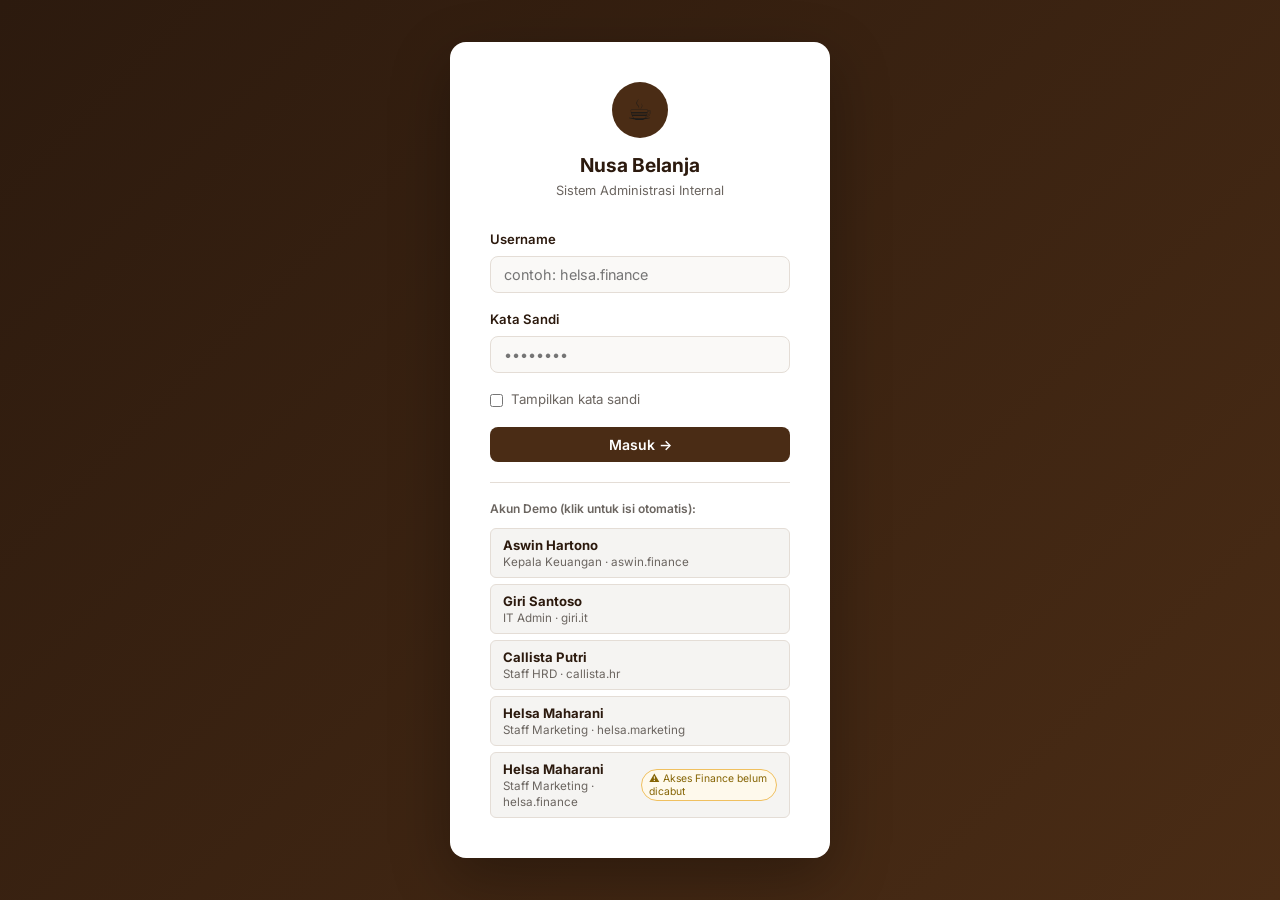
==== admin/login.html @ ce252020 "giri" ====
<!DOCTYPE html>
<html lang="id">
<head>
  <meta charset="UTF-8" />
  <meta name="viewport" content="width=device-width, initial-scale=1.0" />
  <title>Login Admin — Nusa Belanja</title>
  <link rel="preconnect" href="https://fonts.googleapis.com" />
  <link href="https://fonts.googleapis.com/css2?family=Inter:wght@400;500;600;700;800&display=swap" rel="stylesheet" />
  <link rel="stylesheet" href="../css/admin.css" />
</head>
<body>
<div class="login-page">
  <div class="login-card">
    <div class="login-logo">
      <div class="logo-icon">☕</div>
      <h1>Nusa Belanja</h1>
      <p>Sistem Administrasi Internal</p>
    </div>
    <div class="login-error" id="login-error">Username atau kata sandi salah.</div>
    <div class="form-group">
      <label>Username</label>
      <input type="text" id="username" placeholder="contoh: helsa.finance" autocomplete="username" />
    </div>
    <div class="form-group">
      <label>Kata Sandi</label>
      <input type="password" id="password" placeholder="••••••••" autocomplete="current-password" />
    </div>
    <div style="margin-bottom:16px">
      <label style="display:flex;align-items:center;gap:8px;font-size:.83rem;color:var(--text-muted);cursor:pointer">
        <input type="checkbox" id="show-pass"> Tampilkan kata sandi
      </label>
    </div>
    <button class="btn btn-primary" style="width:100%" onclick="doLogin()">Masuk →</button>
    <div style="margin-top:20px;padding-top:16px;border-top:1px solid var(--border)">
      <p style="font-size:.75rem;color:var(--text-muted);margin-bottom:10px;font-weight:600">Akun Demo (klik untuk isi otomatis):</p>
      <div id="demo-accounts" style="display:flex;flex-direction:column;gap:6px"></div>
    </div>
  </div>
</div>

<script>
  const ACCOUNTS = [
    { username: 'aswin.finance',  password: 'admin123', name: 'Aswin Hartono',   role: 'Kepala Keuangan',  dept: 'Finance',   access: ['finance-admin','price-settings','user-management','access-log'] },
    { username: 'giri.it',        password: 'admin123', name: 'Giri Santoso',    role: 'IT Admin',         dept: 'IT',        access: ['user-management','access-log','price-settings'] },
    { username: 'callista.hr',    password: 'admin123', name: 'Callista Putri',  role: 'Staff HRD',        dept: 'HRD',       access: ['user-management','access-log'] },
    { username: 'helsa.marketing',password: 'admin123', name: 'Helsa Maharani',  role: 'Staff Marketing',  dept: 'Marketing', access: ['marketing-dashboard'] },
    // Helsa dengan akses Finance Admin lama (SKENARIO FILM)
    { username: 'helsa.finance',  password: 'admin123', name: 'Helsa Maharani',  role: 'Staff Marketing',  dept: 'Marketing', access: ['marketing-dashboard','finance-admin','price-settings'], note: '⚠ Akses Finance belum dicabut' },
  ];

  // Data awal akun hanya ditulis sekali; perubahan hak akses dari panel admin tidak boleh tertimpa.
  if (!localStorage.getItem('nb_accounts')) localStorage.setItem('nb_accounts', JSON.stringify(ACCOUNTS));

  const demoEl = document.getElementById('demo-accounts');
  ACCOUNTS.forEach(acc => {
    const btn = document.createElement('button');
    btn.style.cssText = 'background:#f5f4f2;border:1px solid #e4ddd6;border-radius:6px;padding:8px 12px;cursor:pointer;text-align:left;font-family:inherit;transition:background .15s;display:flex;align-items:center;justify-content:space-between;gap:8px';
    btn.innerHTML = `<div>
      <span style="font-size:.82rem;font-weight:700;color:#2c1a0e;display:block">${acc.name}</span>
      <span style="font-size:.73rem;color:#6b6560">${acc.role} · ${acc.username}</span>
    </div>
    ${acc.note ? `<span style="font-size:.65rem;background:#fef9ec;border:1px solid #f0c060;color:#856404;padding:2px 7px;border-radius:100px">${acc.note}</span>` : ''}`;
    btn.addEventListener('mouseenter', () => btn.style.background = '#e9e6e2');
    btn.addEventListener('mouseleave', () => btn.style.background = '#f5f4f2');
    btn.onclick = () => {
      document.getElementById('username').value = acc.username;
      document.getElementById('password').value = acc.password;
    };
    demoEl.appendChild(btn);
  });

  document.getElementById('show-pass').addEventListener('change', function () {
    document.getElementById('password').type = this.checked ? 'text' : 'password';
  });

  document.getElementById('password').addEventListener('keydown', e => {
    if (e.key === 'Enter') doLogin();
  });

  function doLogin() {
    const u = document.getElementById('username').value.trim();
    const p = document.getElementById('password').value;
    const accounts = JSON.parse(localStorage.getItem('nb_accounts') || '[]');
    const acc = accounts.find(a => a.username === u && a.password === p);
    if (acc) {
      localStorage.setItem('nb_current_user', JSON.stringify(acc));
      // Log login event
      const logs = JSON.parse(localStorage.getItem('nb_access_logs') || '[]');
      logs.unshift({ time: new Date().toLocaleTimeString('id-ID'), date: new Date().toLocaleDateString('id-ID'), user: acc.username, name: acc.name, dept: acc.dept, action: 'Login berhasil', target: 'Sistem Admin', type: 'auth', level: 'info' });
      localStorage.setItem('nb_access_logs', JSON.stringify(logs.slice(0, 100)));
      window.location.href = 'dashboard.html';
    } else {
      document.getElementById('login-error').style.display = 'block';
    }
  }
</script>
</body>
</html>
---- css/admin.css ----
/* ─── Admin global ───────────────────────────────────────────── */
*, *::before, *::after { box-sizing: border-box; margin: 0; padding: 0; }
html { font-size: 16px; }
body {
  font-family: 'Inter', 'Segoe UI', system-ui, sans-serif;
  background: #f5f4f2;
  color: #1a1a1a;
  line-height: 1.6;
}
a { color: inherit; text-decoration: none; }

/* ─── Tokens ─────────────────────────────────────────────────── */
:root {
  --brown-900: #2c1a0e;
  --brown-700: #4a2c15;
  --brown-500: #7c4a1e;
  --brown-300: #c4874f;
  --brown-100: #f0dcc8;
  --sidebar-bg: #1e1410;
  --sidebar-hover: rgba(255,255,255,.07);
  --sidebar-active: rgba(196,135,79,.15);
  --sidebar-active-bar: #c4874f;
  --topbar-bg: #ffffff;
  --card-bg: #ffffff;
  --border: #e4ddd6;
  --cream: #faf9f7;
  --text-muted: #6b6560;
  --red:   #e74c3c;
  --green: #27ae60;
  --blue:  #2980b9;
  --amber: #e67e22;
  --shadow-sm: 0 1px 3px rgba(0,0,0,.08);
  --shadow-md: 0 4px 16px rgba(0,0,0,.1);
  --r: 8px;
}

/* ─── Layout shell ───────────────────────────────────────────── */
.admin-shell { display: flex; height: 100vh; }

/* ─── Sidebar ────────────────────────────────────────────────── */
.sidebar {
  width: 240px; flex-shrink: 0;
  background: var(--sidebar-bg);
  display: flex; flex-direction: column;
  overflow-y: auto;
}
.sidebar-logo {
  padding: 20px 20px 16px;
  border-bottom: 1px solid rgba(255,255,255,.07);
  display: flex; align-items: center; gap: 10px;
}
.sidebar-logo .logo-icon {
  width: 32px; height: 32px; background: var(--brown-300); border-radius: 50%;
  display: flex; align-items: center; justify-content: center; font-size: .95rem; flex-shrink: 0;
}
.sidebar-logo .brand { color: #fff; font-weight: 800; font-size: .92rem; }
.sidebar-logo .sub   { color: rgba(255,255,255,.4); font-size: .65rem; display: block; margin-top: 1px; }

.sidebar-section { padding: 16px 12px 4px; }
.sidebar-section-label { font-size: .65rem; font-weight: 700; text-transform: uppercase; letter-spacing: .1em; color: rgba(255,255,255,.3); padding: 0 8px; margin-bottom: 4px; }

.nav-item {
  display: flex; align-items: center; gap: 10px;
  padding: 9px 10px; border-radius: 6px; margin-bottom: 1px;
  font-size: .855rem; font-weight: 500; color: rgba(255,255,255,.55);
  cursor: pointer; transition: all .15s;
  position: relative;
}
.nav-item:hover { background: var(--sidebar-hover); color: rgba(255,255,255,.85); }
.nav-item.active {
  background: var(--sidebar-active); color: #fff; font-weight: 600;
}
.nav-item.active::before {
  content: ''; position: absolute; left: 0; top: 4px; bottom: 4px;
  width: 3px; border-radius: 0 2px 2px 0; background: var(--sidebar-active-bar);
}
.nav-item .nav-icon { width: 18px; text-align: center; font-size: 1rem; }
.nav-badge { margin-left: auto; background: var(--red); color: #fff; font-size: .65rem; font-weight: 700; padding: 2px 7px; border-radius: 100px; }

.sidebar-footer { margin-top: auto; padding: 12px; border-top: 1px solid rgba(255,255,255,.07); }
.user-card { display: flex; align-items: center; gap: 10px; padding: 8px 8px; border-radius: 6px; }
.user-avatar { width: 32px; height: 32px; border-radius: 50%; background: var(--brown-500); color: #fff; font-size: .78rem; font-weight: 700; display: flex; align-items: center; justify-content: center; flex-shrink: 0; }
.user-name  { font-size: .82rem; font-weight: 600; color: rgba(255,255,255,.85); }
.user-role  { font-size: .7rem; color: rgba(255,255,255,.4); }
.logout-btn { margin-top: 4px; display: flex; align-items: center; gap: 8px; padding: 7px 8px; border-radius: 5px; font-size: .8rem; color: rgba(255,255,255,.4); cursor: pointer; transition: all .15s; }
.logout-btn:hover { background: rgba(231,76,60,.15); color: #e74c3c; }

/* ─── Main area ──────────────────────────────────────────────── */
.main-area { flex: 1; display: flex; flex-direction: column; overflow: hidden; }

.topbar {
  height: 60px; flex-shrink: 0;
  background: var(--topbar-bg); border-bottom: 1px solid var(--border);
  display: flex; align-items: center; justify-content: space-between;
  padding: 0 24px;
}
.topbar-left h2 { font-size: 1rem; font-weight: 700; color: var(--brown-900); }
.topbar-left p  { font-size: .75rem; color: var(--text-muted); }
.topbar-right { display: flex; align-items: center; gap: 12px; }
.topbar-alert {
  display: flex; align-items: center; gap: 6px;
  background: #fef9ec; border: 1px solid #f0c060;
  color: #856404; font-size: .78rem; font-weight: 500;
  padding: 5px 12px; border-radius: 100px;
  cursor: pointer; transition: all .15s;
}
.topbar-alert:hover { background: #f0c060; }
.alert-dot { width: 6px; height: 6px; background: #e67e22; border-radius: 50%; }
.topbar-time { font-size: .78rem; color: var(--text-muted); }

.page-content { flex: 1; overflow-y: auto; padding: 24px; }

/* ─── Cards & Stats ──────────────────────────────────────────── */
.stat-grid { display: grid; grid-template-columns: repeat(auto-fit, minmax(180px, 1fr)); gap: 16px; margin-bottom: 24px; }
.stat-card {
  background: var(--card-bg); border: 1px solid var(--border);
  border-radius: 10px; padding: 20px;
}
.stat-label { font-size: .75rem; font-weight: 600; color: var(--text-muted); text-transform: uppercase; letter-spacing: .06em; margin-bottom: 8px; }
.stat-value { font-size: 1.8rem; font-weight: 800; color: var(--brown-900); line-height: 1; margin-bottom: 6px; }
.stat-value.danger { color: var(--red); }
.stat-value.success { color: var(--green); }
.stat-note  { font-size: .75rem; color: var(--text-muted); }
.stat-note.up   { color: var(--green); }
.stat-note.down { color: var(--red); }

.card {
  background: var(--card-bg); border: 1px solid var(--border);
  border-radius: 10px; overflow: hidden;
}
.card-header {
  padding: 16px 20px; border-bottom: 1px solid var(--border);
  display: flex; align-items: center; justify-content: space-between;
}
.card-header h3 { font-size: .95rem; font-weight: 700; }
.card-body { padding: 20px; }

/* ─── Table ──────────────────────────────────────────────────── */
.table-wrap { overflow-x: auto; }
table { width: 100%; border-collapse: collapse; font-size: .855rem; }
thead tr { border-bottom: 2px solid var(--border); }
thead th { padding: 10px 14px; text-align: left; font-size: .75rem; font-weight: 700; text-transform: uppercase; letter-spacing: .06em; color: var(--text-muted); }
tbody tr { border-bottom: 1px solid var(--border); transition: background .12s; }
tbody tr:hover { background: var(--cream); }
tbody tr:last-child { border-bottom: none; }
td { padding: 12px 14px; color: var(--brown-900); }
td .muted { color: var(--text-muted); font-size: .78rem; }

/* ─── Badges / pills ─────────────────────────────────────────── */
.pill { display: inline-flex; align-items: center; gap: 4px; padding: 3px 10px; border-radius: 100px; font-size: .72rem; font-weight: 700; }
.pill-green  { background: #d4edda; color: #155724; }
.pill-red    { background: #f8d7da; color: #721c24; }
.pill-amber  { background: #fff3cd; color: #856404; }
.pill-blue   { background: #d1ecf1; color: #0c5460; }
.pill-gray   { background: #e9ecef; color: #495057; }

/* ─── Alert box (in-page) ────────────────────────────────────── */
.alert-box {
  border-radius: var(--r); padding: 14px 18px; margin-bottom: 20px;
  display: flex; align-items: flex-start; gap: 12px;
  font-size: .875rem;
}
.alert-box.danger  { background: #fdf2f2; border: 1px solid #f5c2c7; color: #842029; }
.alert-box.warning { background: #fffbee; border: 1px solid #fde68a; color: #92400e; }
.alert-box.info    { background: #eff6ff; border: 1px solid #bfdbfe; color: #1e40af; }
.alert-box.success { background: #f0fdf4; border: 1px solid #bbf7d0; color: #166534; }
.alert-icon { font-size: 1.1rem; margin-top: 1px; }
.alert-box strong  { display: block; font-weight: 700; margin-bottom: 2px; }

/* ─── Form controls (admin) ──────────────────────────────────── */
.form-group { margin-bottom: 16px; }
.form-group label { display: block; font-size: .82rem; font-weight: 600; color: var(--brown-900); margin-bottom: 6px; }
.form-group input, .form-group select, .form-group textarea {
  width: 100%; padding: 9px 13px; border: 1px solid var(--border);
  border-radius: var(--r); font-size: .9rem; background: var(--cream);
  transition: border-color .15s; font-family: inherit;
}
.form-group input:focus, .form-group select:focus, .form-group textarea:focus {
  outline: none; border-color: var(--brown-500); background: #fff;
}
.form-group input[readonly] { background: #f0ede9; color: var(--text-muted); cursor: not-allowed; }
.form-grid { display: grid; grid-template-columns: 1fr 1fr; gap: 16px; }

/* ─── Buttons ─────────────────────────────────────────────────── */
.btn {
  display: inline-flex; align-items: center; justify-content: center;
  gap: 7px; padding: 9px 18px; border-radius: var(--r);
  font-size: .875rem; font-weight: 600; cursor: pointer;
  border: none; transition: all .15s; font-family: inherit;
}
.btn-primary { background: var(--brown-700); color: #fff; }
.btn-primary:hover { background: var(--brown-900); }
.btn-danger  { background: var(--red); color: #fff; }
.btn-danger:hover { background: #c0392b; }
.btn-success { background: var(--green); color: #fff; }
.btn-success:hover { background: #219a52; }
.btn-ghost   { background: transparent; color: var(--text-muted); border: 1px solid var(--border); }
.btn-ghost:hover { background: var(--cream); color: var(--brown-700); }
.btn-sm      { padding: 6px 13px; font-size: .78rem; }
.btn-xs      { padding: 4px 10px; font-size: .72rem; }

/* ─── Access log timeline ────────────────────────────────────── */
.timeline { position: relative; padding-left: 28px; }
.timeline::before { content: ''; position: absolute; left: 8px; top: 4px; bottom: 4px; width: 2px; background: var(--border); }
.tl-item { position: relative; margin-bottom: 20px; }
.tl-dot  { position: absolute; left: -24px; top: 3px; width: 12px; height: 12px; border-radius: 50%; border: 2px solid #fff; box-shadow: 0 0 0 2px var(--border); }
.tl-dot.red   { background: var(--red); box-shadow: 0 0 0 2px #f8d7da; }
.tl-dot.amber { background: var(--amber); box-shadow: 0 0 0 2px #fff3cd; }
.tl-dot.green { background: var(--green); box-shadow: 0 0 0 2px #d4edda; }
.tl-dot.blue  { background: var(--blue); box-shadow: 0 0 0 2px #d1ecf1; }
.tl-dot.gray  { background: #adb5bd; }
.tl-time  { font-size: .72rem; color: var(--text-muted); margin-bottom: 2px; }
.tl-title { font-size: .88rem; font-weight: 700; color: var(--brown-900); margin-bottom: 2px; }
.tl-desc  { font-size: .8rem; color: var(--text-muted); }

/* ─── Login page ─────────────────────────────────────────────── */
.login-page { min-height: 100vh; background: linear-gradient(135deg, var(--brown-900), var(--brown-700)); display: flex; align-items: center; justify-content: center; padding: 24px; }
.login-card { background: #fff; border-radius: 16px; padding: 40px; width: 100%; max-width: 380px; box-shadow: 0 20px 60px rgba(0,0,0,.3); }
.login-logo { text-align: center; margin-bottom: 28px; }
.login-logo .logo-icon { width: 56px; height: 56px; background: var(--brown-700); border-radius: 50%; display: flex; align-items: center; justify-content: center; font-size: 1.8rem; margin: 0 auto 12px; }
.login-logo h1 { font-size: 1.2rem; color: var(--brown-900); }
.login-logo p  { font-size: .8rem; color: var(--text-muted); }
.login-error { background: #fdf2f2; border: 1px solid #f5c2c7; color: #842029; padding: 10px 14px; border-radius: var(--r); font-size: .82rem; margin-bottom: 16px; display: none; }

/* ─── Price change highlight ─────────────────────────────────── */
.price-changed { animation: highlightPulse 2s ease; }
@keyframes highlightPulse {
  0%  { background: transparent; }
  20% { background: #fff3cd; }
  80% { background: #fff3cd; }
  100%{ background: transparent; }
}

/* ─── Incident banner ────────────────────────────────────────── */
.incident-bar {
  background: #fdf2f2; border-bottom: 2px solid var(--red);
  padding: 10px 24px; display: flex; align-items: center; gap: 10px;
  font-size: .82rem; font-weight: 600; color: #842029; flex-shrink: 0;
}
.incident-bar .dot { width: 8px; height: 8px; border-radius: 50%; background: var(--red); animation: blink 1s infinite; }
@keyframes blink { 0%,100%{ opacity:1; } 50%{ opacity:.3; } }

/* ─── Scrollbar ──────────────────────────────────────────────── */
::-webkit-scrollbar { width: 6px; height: 6px; }
::-webkit-scrollbar-track { background: transparent; }
::-webkit-scrollbar-thumb { background: var(--brown-100); border-radius: 3px; }
::-webkit-scrollbar-thumb:hover { background: var(--brown-300); }

/* ─── Modul halaman admin ────────────────────────────────────── */
.page-stack { display: flex; flex-direction: column; gap: 20px; }
.page-content > .incident-bar { margin: -24px -24px 24px; }
.card-footer { padding: 14px 20px; border-top: 1px solid var(--border); display: flex; align-items: center; justify-content: space-between; gap: 12px; flex-wrap: wrap; }
.card-section { padding: 20px; }
.row-actions { display: flex; gap: 8px; flex-wrap: wrap; align-items: center; }
.pill-list { display: flex; gap: 4px; flex-wrap: wrap; }
.muted { font-size: .8rem; color: var(--text-muted); }
.muted-block { font-size: .85rem; color: var(--text-muted); margin-bottom: 14px; }
.empty { font-size: .875rem; color: var(--text-muted); padding: 8px 0; }
.stat-grid.compact { margin-bottom: 0; }
.price-input, .filter-select {
  padding: 6px 10px; border: 1px solid var(--border); border-radius: var(--r);
  font-size: .85rem; background: var(--cream); font-family: inherit; color: var(--brown-900);
}
.price-input { width: 130px; }
.filter-select { padding: 7px 12px; background: #fff; }
.price-input:focus, .filter-select:focus { outline: none; border-color: var(--brown-500); background: #fff; }
.btn:disabled { opacity: .5; cursor: not-allowed; }
.card-section .form-group:last-child, .card-section .muted-block:last-child { margin-bottom: 0; }

/* ─── Toast ──────────────────────────────────────────────────── */
#toast-container { position: fixed; bottom: 24px; right: 24px; z-index: 999; display: flex; flex-direction: column; gap: 8px; }
.toast {
  background: var(--brown-900); color: #fff; padding: 12px 18px; border-radius: 8px;
  font-size: .85rem; box-shadow: var(--shadow-md); max-width: 320px;
  animation: toastIn .2s ease;
}
.toast.success { background: var(--green); }
.toast.error   { background: var(--red); }
@keyframes toastIn { from { opacity: 0; transform: translateY(6px); } to { opacity: 1; transform: none; } }

/* ─── Responsif ──────────────────────────────────────────────── */
@media (max-width: 768px) {
  .admin-shell { flex-direction: column; height: auto; }
  .sidebar { width: 100%; }
  .main-area, .page-content { overflow: visible; }
  .topbar { height: auto; flex-wrap: wrap; padding: 14px 16px; gap: 8px; }
  .form-grid { grid-template-columns: 1fr; }
  .page-content > .incident-bar { margin: -24px -16px 24px; }
}
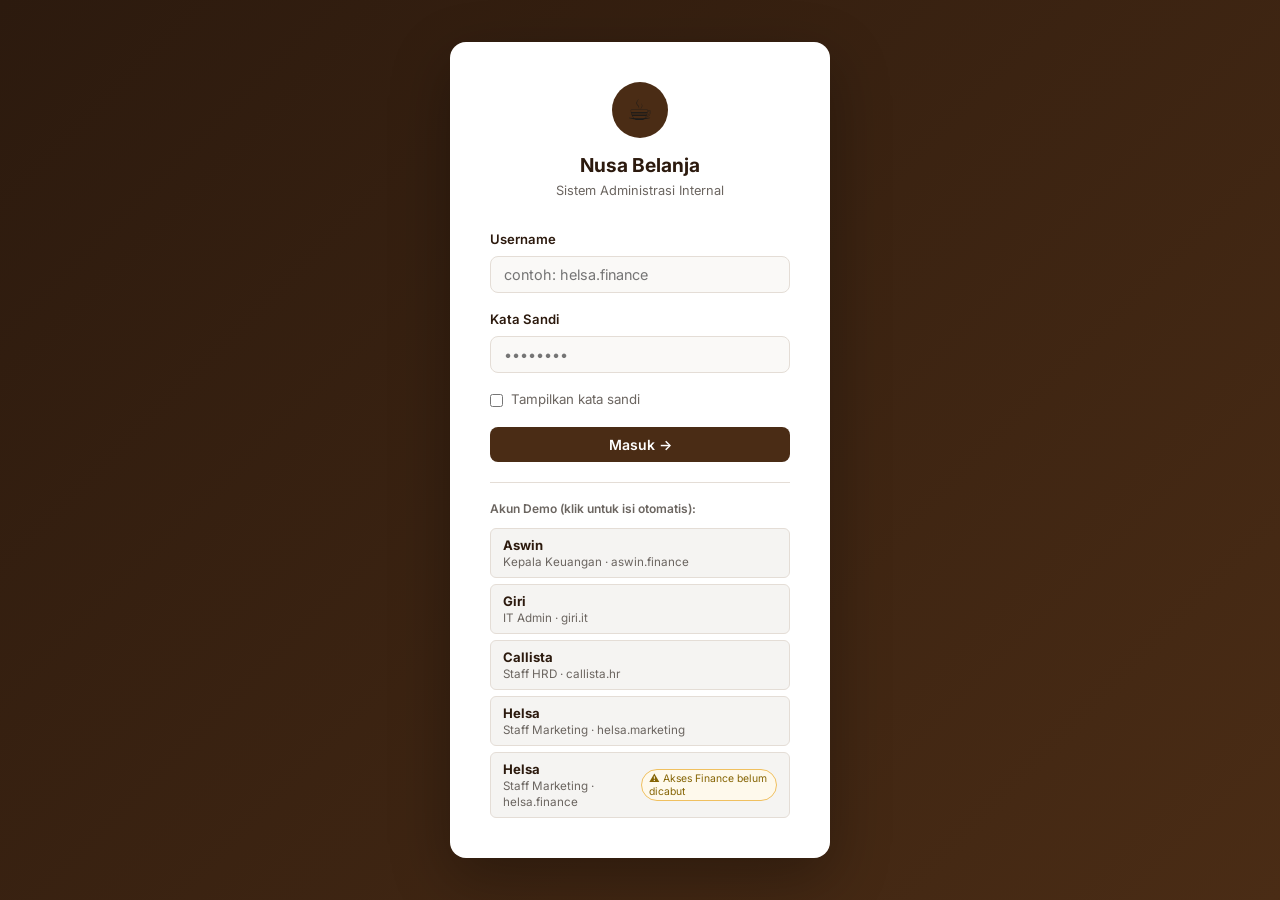
==== commit 8eb0648d: "nickname" ====
--- a/admin/login.html
+++ b/admin/login.html
@@ -40,12 +40,12 @@
 
 <script>
   const ACCOUNTS = [
-    { username: 'aswin.finance',  password: 'admin123', name: 'Aswin Hartono',   role: 'Kepala Keuangan',  dept: 'Finance',   access: ['finance-admin','price-settings','user-management','access-log'] },
-    { username: 'giri.it',        password: 'admin123', name: 'Giri Santoso',    role: 'IT Admin',         dept: 'IT',        access: ['user-management','access-log','price-settings'] },
-    { username: 'callista.hr',    password: 'admin123', name: 'Callista Putri',  role: 'Staff HRD',        dept: 'HRD',       access: ['user-management','access-log'] },
-    { username: 'helsa.marketing',password: 'admin123', name: 'Helsa Maharani',  role: 'Staff Marketing',  dept: 'Marketing', access: ['marketing-dashboard'] },
+    { username: 'aswin.finance',  password: 'admin123', name: 'Aswin',   role: 'Kepala Keuangan',  dept: 'Finance',   access: ['finance-admin','price-settings','user-management','access-log'] },
+    { username: 'giri.it',        password: 'admin123', name: 'Giri',    role: 'IT Admin',         dept: 'IT',        access: ['user-management','access-log','price-settings'] },
+    { username: 'callista.hr',    password: 'admin123', name: 'Callista',  role: 'Staff HRD',        dept: 'HRD',       access: ['user-management','access-log'] },
+    { username: 'helsa.marketing',password: 'admin123', name: 'Helsa',  role: 'Staff Marketing',  dept: 'Marketing', access: ['marketing-dashboard'] },
     // Helsa dengan akses Finance Admin lama (SKENARIO FILM)
-    { username: 'helsa.finance',  password: 'admin123', name: 'Helsa Maharani',  role: 'Staff Marketing',  dept: 'Marketing', access: ['marketing-dashboard','finance-admin','price-settings'], note: '⚠ Akses Finance belum dicabut' },
+    { username: 'helsa.finance',  password: 'admin123', name: 'Helsa',  role: 'Staff Marketing',  dept: 'Marketing', access: ['marketing-dashboard','finance-admin','price-settings'], note: '⚠ Akses Finance belum dicabut' },
   ];
 
   // Data awal akun hanya ditulis sekali; perubahan hak akses dari panel admin tidak boleh tertimpa.
